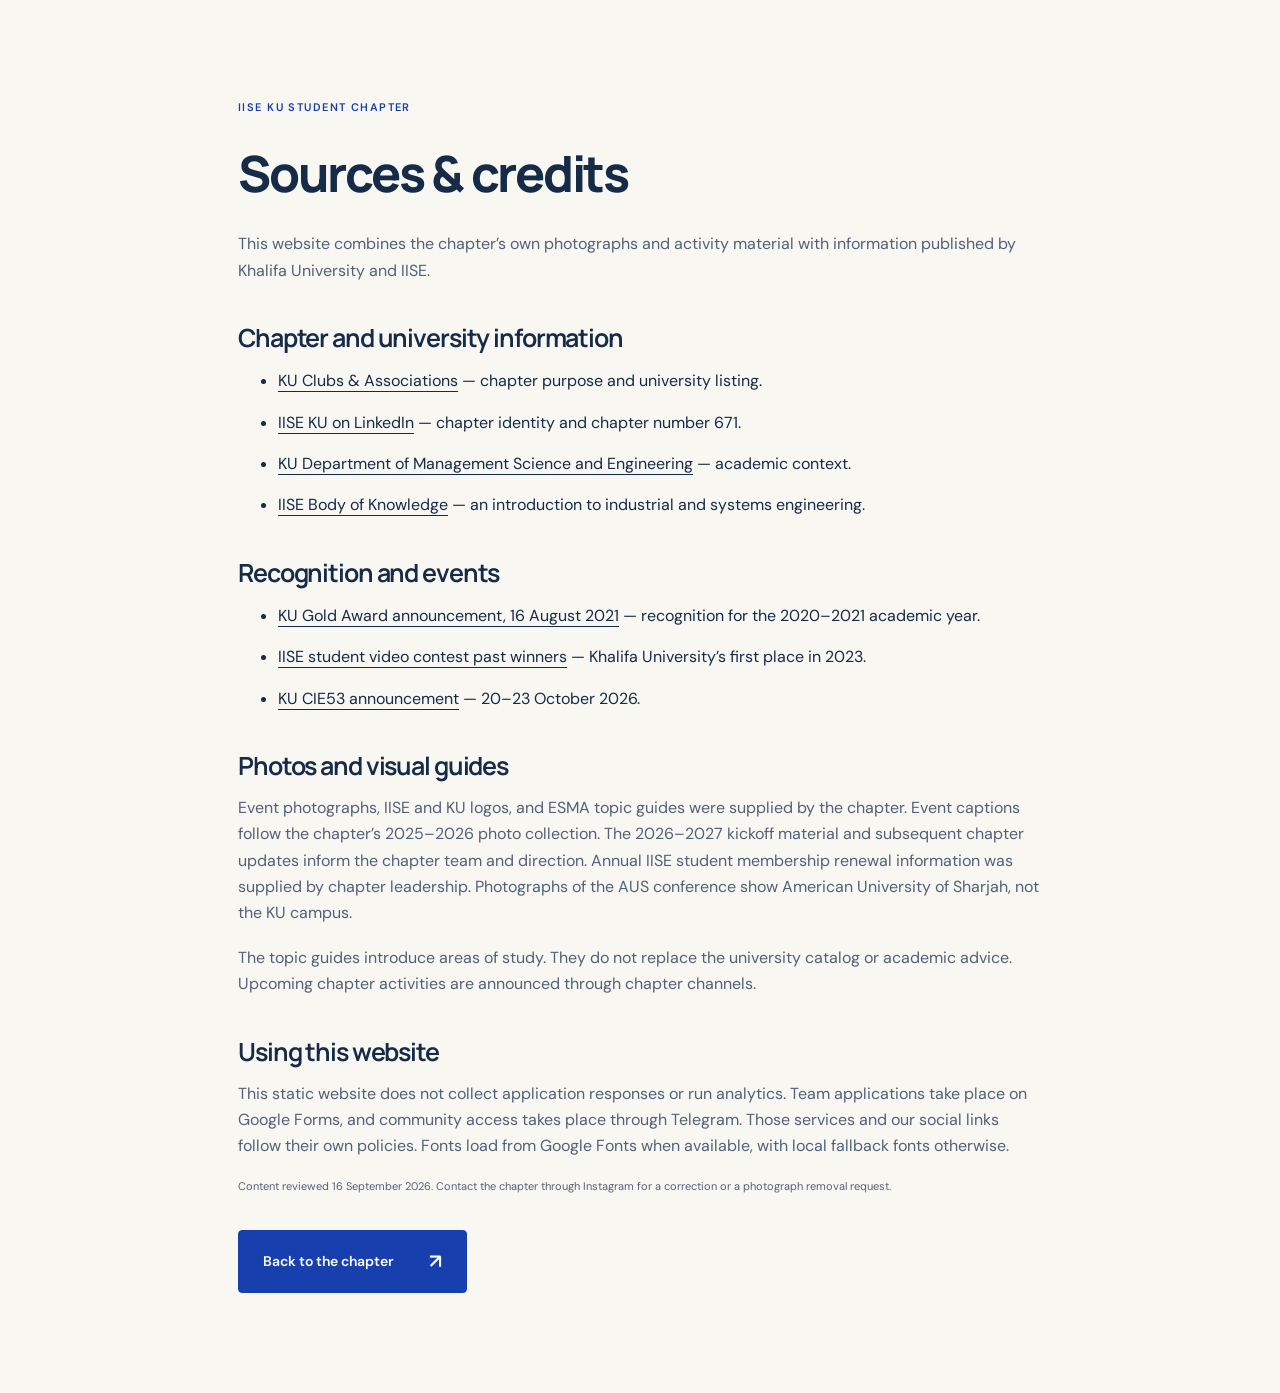
==== sources.html @ 6541c5f5 "Initial chapter website" ====
<!doctype html><html lang="en"><head><meta charset="utf-8"><meta name="viewport" content="width=device-width,initial-scale=1"><title>Sources &amp; credits — IISE KU</title><link rel="stylesheet" href="styles.css"><link rel="icon" href="assets/favicon.svg"></head><body><main class="wrap section source-page"><p class="eyebrow">IISE KU STUDENT CHAPTER</p><h1>Sources &amp; credits</h1><p>This website combines the chapter’s own photographs and activity material with information published by Khalifa University and IISE.</p><h2>Chapter and university information</h2><ul><li><a href="https://www.ku.ac.ae/student-life/student-clubs-and-organizations">KU Clubs &amp; Associations</a> — chapter purpose and university listing.</li><li><a href="https://www.linkedin.com/company/khalifa-university-iise-student-chapter/">IISE KU on LinkedIn</a> — chapter identity and chapter number 671.</li><li><a href="https://www.ku.ac.ae/academics/college-of-engineering/department/department-of-management-science-and-engineering">KU Department of Management Science and Engineering</a> — academic context.</li><li><a href="https://www.iise.org/Print/?Site=Main&amp;id=43631">IISE Body of Knowledge</a> — an introduction to industrial and systems engineering.</li></ul><h2>Recognition and events</h2><ul><li><a href="https://www.ku.ac.ae/iise-student-chapter-honored-with-gold-award">KU Gold Award announcement, 16 August 2021</a> — recognition for the 2020–2021 academic year.</li><li><a href="https://iise.org/details.aspx?id=22764">IISE student video contest past winners</a> — Khalifa University’s first place in 2023.</li><li><a href="https://www.ku.ac.ae/conferences/the-53rd-international-conference-on-computers-and-industrial-engineering-cie53">KU CIE53 announcement</a> — 20–23 October 2026.</li></ul><h2>Photos and visual guides</h2><p>Event photographs, IISE and KU logos, and ESMA topic guides were supplied by the chapter. Event captions follow the chapter’s 2025–2026 photo collection. The 2026–2027 kickoff material and subsequent chapter updates inform the chapter team and direction. Annual IISE student membership renewal information was supplied by chapter leadership. Photographs of the AUS conference show American University of Sharjah, not the KU campus.</p><p>The topic guides introduce areas of study. They do not replace the university catalog or academic advice. Upcoming chapter activities are announced through chapter channels.</p><h2>Using this website</h2><p>This static website does not collect application responses or run analytics. Team applications take place on Google Forms, and community access takes place through Telegram. Those services and our social links follow their own policies. Fonts load from Google Fonts when available, with local fallback fonts otherwise.</p><p class="fine">Content reviewed 16 September 2026. Contact the chapter through Instagram for a correction or a photograph removal request.</p><a class="button" href="index.html">Back to the chapter <span>↗</span></a></main></body></html>
---- styles.css ----
@import url('https://fonts.googleapis.com/css2?family=DM+Sans:wght@400;450;500;550;600;650;700&family=Manrope:wght@400;500;600;650;700;750;800&display=swap');
:root{--blue:#173fae;--navy:#172a47;--paper:#f8f7f2;--ink:#162b47;--muted:#526078;--line:#d8dcd9;--lime:#e1ef92;--orange:#fa9367;--font:'DM Sans',Arial,sans-serif}*{box-sizing:border-box}html{scroll-behavior:smooth;scroll-padding-top:100px}body{margin:0;background:var(--paper);color:var(--ink);font:16px/1.65 var(--font)}button,a{-webkit-tap-highlight-color:transparent}button,input{font:inherit}button,a{touch-action:manipulation}a{color:inherit;text-underline-offset:5px}button{cursor:pointer}img{max-width:100%;display:block}h1,h2,h3,p{margin:0}h1,h2,h3{font-family:'Manrope',Arial,sans-serif;line-height:1.12;letter-spacing:-.045em}h1{font-size:clamp(48px,5.6vw,84px);font-weight:750}h2{font-size:clamp(35px,4vw,56px);font-weight:650}h3{font-size:25px;font-weight:650}p+p{margin-top:18px}p{color:var(--muted)}.wrap{max-width:1320px;margin:auto;padding-left:48px;padding-right:48px}.section{padding-top:100px;padding-bottom:100px}.eyebrow{font:600 11px/1.4 var(--font);letter-spacing:.13em;color:var(--blue);margin-bottom:24px}.header{height:99px;display:flex;align-items:center;justify-content:space-between;gap:25px;padding:0 48px;max-width:1440px;margin:auto;background:var(--paper)}.brand{display:flex;align-items:center;gap:20px;text-decoration:none;flex-shrink:0}.brand-mark{font:800 35px/1 'Manrope',Arial,sans-serif;letter-spacing:-2px;color:var(--blue);display:flex;align-items:center;gap:5px}.orbit{font-size:43px;font-weight:400}.brand-label{font-size:9px;line-height:1.45;font-weight:650;letter-spacing:.09em;border-left:1px solid var(--line);padding-left:18px}nav{display:flex;align-items:center;gap:29px}nav a{font-size:12px;text-decoration:none;font-weight:600}nav a:not(.button):hover{color:var(--blue);text-decoration:underline}.button{display:inline-flex;align-items:center;justify-content:space-between;gap:35px;border:1px solid var(--blue);background:var(--blue);color:white;padding:14px 24px;text-decoration:none;font-weight:600;font-size:14px;border-radius:4px;transition:transform .2s,background .2s}.button:hover{background:#0f2e87;transform:translateY(-2px)}.button span{font-size:20px}.button.small{padding:11px 18px;font-size:12px;gap:20px}.button.light{background:var(--lime);color:var(--ink);border-color:var(--lime)}.text-link{font-size:13px;font-weight:650;text-decoration:none;display:inline-flex;gap:20px;align-items:center}.text-link:hover{text-decoration:underline}.buttons{display:flex;gap:25px;align-items:center;margin-top:32px}.hero{display:grid;grid-template-columns:1.03fr 1fr;gap:40px;align-items:center;min-height:650px;padding-top:50px;padding-bottom:74px}.hero h1 span{color:var(--blue)}.intro{font-size:17px;max-width:450px;margin-top:25px;line-height:1.8}.dot{display:inline-block;width:7px;height:7px;background:var(--blue);border-radius:50%;margin-right:9px}.hero-bottom{display:flex;gap:16px;align-items:center;margin-top:45px}.hero-bottom p{font-size:11px;line-height:1.65}.mini-star{font-size:40px;color:var(--blue)}.hero-art{position:relative;margin:12px 0 20px;padding:14px 14px 36px 0}.photo-frame{position:relative;background:var(--blue);border-radius:160px 10px 10px 10px;overflow:hidden;z-index:1;transform:rotate(2deg)}.photo-frame img{width:100%;height:420px;object-fit:cover;object-position:52% center}.photo-caption{display:flex;justify-content:space-between;color:white;font-size:9px;letter-spacing:.1em;padding:15px 24px;gap:10px}.sticker{position:absolute;z-index:2;right:-18px;top:-28px;background:var(--lime);color:var(--ink);width:137px;height:137px;border-radius:50%;display:flex;align-items:center;justify-content:center;flex-direction:column;transform:rotate(14deg);font-size:12px;font-weight:700;text-align:center;line-height:1.4;box-shadow:0 5px 15px #15294215}.sticker span{font-size:30px}.grid-decoration{position:absolute;inset:55px -7px 9px 50px;background-image:linear-gradient(#bfcac650 1px,transparent 1px),linear-gradient(90deg,#bfcac650 1px,transparent 1px);background-size:22px 22px;border:1px solid #c1cbc6}.ribbon{display:flex;justify-content:center;align-items:center;gap:4.2vw;padding:22px 25px;background:var(--blue);color:white;overflow:hidden;white-space:nowrap;font-size:12px;font-weight:600;letter-spacing:.13em}.ribbon b{color:var(--lime);font-size:23px}.about{display:grid;grid-template-columns:1fr 1fr;gap:45px 75px}.large-copy{font-size:24px;line-height:1.5;letter-spacing:-.025em;color:var(--ink)}.about .text-link{margin-top:24px}.values{grid-column:1/-1;display:grid;grid-template-columns:repeat(3,1fr);margin-top:20px}.values article{border-top:1px solid var(--line);padding:28px 30px 0 0}.values article+article{padding-left:35px;border-left:1px solid var(--line)}.values span{font-size:12px;color:var(--blue)}.values h3{margin:15px 0}.values p{font-size:14px;max-width:300px}.events-band{background:#eaf0f5}.section-top{display:flex;justify-content:space-between;gap:40px;align-items:flex-end;margin-bottom:40px}.section-top>p{max-width:350px;font-size:14px}.upcoming-grid{display:grid;grid-template-columns:1fr 1fr;gap:40px}.next-event{display:flex;align-items:flex-start;gap:24px;border-top:1px solid #bac9d9;padding-top:30px}.date-block{flex-shrink:0;text-align:center;min-width:76px}.date-block strong{font:600 36px/1.3 'Manrope',sans-serif;letter-spacing:-.05em;color:var(--blue)}.date-block span{font-size:10px;letter-spacing:.08em;display:block}.tag{font-size:9px;letter-spacing:.08em;font-weight:700;display:inline-block;color:var(--blue);margin-bottom:13px}.next-event h3{font-size:25px;margin-bottom:14px}.next-event p{font-size:14px}.fine{font-size:11px!important;line-height:1.6}.next-event .text-link{margin-top:20px}.partner{border-top:1px solid #bac9d9;margin-top:42px;padding-top:22px;display:flex;align-items:center;gap:25px}.partner>span{font-size:9px;font-weight:700;letter-spacing:.1em}.partner p{font-size:17px;flex:1}.partner-note{font-size:12px;margin-left:18px}.partner a{font-size:12px;white-space:nowrap}.filters{display:flex;gap:10px;margin-bottom:35px;flex-wrap:wrap}.filters button{border:1px solid var(--line);padding:9px 19px;color:var(--muted);background:transparent;border-radius:30px;font-size:12px}.filters button.active{background:var(--ink);border-color:var(--ink);color:white}.moments-grid{display:grid;grid-template-columns:repeat(3,1fr);gap:45px 28px}.moment.feature{grid-column:span 2}.image-button{position:relative;border:0;padding:0;width:100%;background:#ddd;overflow:hidden;border-radius:6px;display:block}.image-button img{width:100%;height:240px;object-fit:cover;transition:transform .4s}.moment.feature .image-button img{height:360px}.moment:not(.feature):nth-child(2) .image-button img{height:360px}.image-button:hover img{transform:scale(1.035)}.image-button>span{position:absolute;right:15px;bottom:15px;display:grid;place-items:center;background:var(--paper);width:35px;height:35px;border-radius:50%;font-size:22px}.moment-meta{display:flex;justify-content:space-between;font-size:9px;letter-spacing:.09em;font-weight:600;color:var(--blue);margin:20px 0 10px}.moment h3{font-size:25px}.moment p{font-size:13px;margin-top:13px;max-width:560px}.recognition{display:grid;grid-template-columns:auto 1.2fr 1fr 1fr;gap:35px;align-items:center;padding-top:38px;padding-bottom:38px;border-top:1px solid var(--line);border-bottom:1px solid var(--line);margin-bottom:100px}.recognition h2{font-size:28px}.recognition .eyebrow{margin-bottom:12px;font-size:9px}.award-star{font-size:60px;color:var(--blue)}.recognition a{display:flex;flex-direction:column;text-decoration:none;border-left:1px solid var(--line);padding-left:24px}.recognition a:hover strong{text-decoration:underline}.recognition a>span{font-size:10px;letter-spacing:.1em}.recognition strong{font-size:19px;margin:5px 0;color:var(--blue)}.recognition small{font-size:10px;color:var(--muted)}.explore{background:#e9eddf}.explore-layout{display:grid;grid-template-columns:1fr 1.1fr;gap:75px;align-items:start}.explore-copy>p:not(.large-copy){font-size:14px}.resource-links{display:flex;flex-direction:column;gap:12px;margin:25px 0;font-size:12px;font-weight:600}.challenge{background:var(--paper);padding:35px;border:1px solid #d8dece;border-radius:8px}.challenge h3{font-size:34px;margin-bottom:20px}.challenge>p{font-size:13px}.flow{display:flex;align-items:center;justify-content:space-between;gap:10px;padding:22px 0}.flow>div{background:#eaf0f5;padding:15px 12px;border-radius:5px;flex:1;font-size:10px;color:var(--blue)}.flow strong{font-size:10px;display:block}.flow small{display:block;font-size:8px}.quiz-options{display:flex;flex-direction:column;gap:8px}.quiz-options button{padding:11px 15px;text-align:left;border:1px solid var(--line);border-radius:4px;background:transparent;font-size:12px;color:var(--ink)}.quiz-options button:hover,.quiz-options button.selected{background:var(--blue);color:white;border-color:var(--blue)}.quiz-result{margin-top:15px;padding:15px;background:#edf1e3;border-radius:4px;font-size:12px;min-height:75px}.challenge .fine{margin-top:15px}.guide-heading{display:flex;align-items:flex-end;justify-content:space-between;margin:70px 0 30px}.guide-heading .eyebrow{margin-bottom:12px}.guide-heading h3{font-size:32px}.guide-heading>p{font-size:12px}.guide-grid{display:grid;grid-template-columns:repeat(4,1fr);gap:14px}.guide-card{border:1px solid #c9d0c0;background:#f8f7f2;padding:15px 18px;text-align:left;color:var(--ink);display:flex;gap:16px;justify-content:space-between;min-height:92px;border-radius:4px}.guide-card:hover{background:white;border-color:var(--blue)}.guide-card span{font-size:13px;font-weight:600;line-height:1.45}.guide-card small{display:block;font-size:9px;color:var(--muted);margin-top:5px;font-weight:400}.guide-card b{font-size:22px;font-weight:400;color:var(--blue)}.team-grid{display:grid;grid-template-columns:repeat(4,1fr);gap:24px}.team-grid article,.team-invite{border-top:1px solid var(--line);padding-top:25px;padding-bottom:20px}.team-grid article>span{display:grid;place-items:center;width:49px;height:49px;border-radius:50%;color:var(--blue);background:#e5eaf3;font-size:12px;margin-bottom:20px}.team-grid h3{font-size:19px;letter-spacing:-.025em}.team-grid p{font-size:12px;margin-top:6px}.team-invite{background:var(--lime);padding:25px;text-decoration:none;border-radius:5px;border:0}.team-invite>span{font-size:10px;font-weight:650;letter-spacing:.15em}.team-invite h3{margin-top:30px}.join-section{background:var(--blue);color:white}.join-section .eyebrow{color:var(--lime)}.join-section h2{font-size:clamp(42px,5.2vw,72px)}.join-section h2 em{color:var(--lime);font-style:normal}.join-grid{display:grid;grid-template-columns:1fr 1fr;gap:25px;margin-top:50px}.join-card{background:var(--paper);color:var(--ink);padding:36px;border-radius:7px;display:flex;flex-direction:column}.join-card h3{font-size:32px;margin:8px 0 19px}.join-card p{font-size:14px}.join-card .button{margin-top:auto}.join-card>small{font-size:10px;color:var(--muted);margin-top:12px}.team-options{list-style:none;padding:0;margin:25px 0}.team-options li{display:flex;gap:20px;border-top:1px solid var(--line);padding:12px 0;font-size:12px}.team-options strong{width:60px}.team-options span{color:var(--muted)}.casual{background:#224bb8;color:white;border:1px solid #6482cc}.casual p,.casual .tag,.casual>small{color:#e5ebfa}.casual ol{font-size:14px;line-height:2.3;margin:25px 0;padding-left:20px}.faq{display:grid;grid-template-columns:1fr 1.3fr;gap:80px}.faq h2{font-size:37px;margin-bottom:25px}.faq>div>p{font-size:14px}details{border-bottom:1px solid var(--line)}summary{cursor:pointer;padding:20px 30px 20px 0;font-weight:600;font-size:14px;position:relative;list-style:none}summary::-webkit-details-marker{display:none}summary:after{content:'+';position:absolute;right:3px;font-size:22px;font-weight:400;top:15px}details[open] summary:after{content:'−'}details p{font-size:13px;padding:0 25px 20px 0}footer{background:#e8ecf2;padding:60px 0 25px}.footer-top{display:flex;justify-content:space-between;gap:35px;align-items:flex-start;padding-bottom:50px}.footer-top>p{font:500 24px/1.4 'Manrope',sans-serif;color:var(--ink);letter-spacing:-.04em}.footer-top>div{display:flex;flex-direction:column;gap:12px;font-size:12px}.footer-bottom{border-top:1px solid #cbd2dd;padding-top:25px;display:flex;justify-content:space-between;align-items:center;gap:20px}.footer-bottom p{font-size:10px;text-align:right}.official-logos{display:flex;align-items:center;gap:25px}.official-logos img:first-child{object-fit:contain;width:75px;height:65px}.official-logos img:last-child{object-fit:contain;width:155px;height:auto}dialog{border:0;border-radius:8px;padding:20px;max-width:min(90vw,1100px);max-height:94vh;background:var(--paper);color:var(--ink)}dialog::backdrop{background:#10213fe6;backdrop-filter:blur(5px)}.dialog-toolbar{display:flex;justify-content:space-between;gap:30px;align-items:center;margin-bottom:15px}.dialog-toolbar p{font-size:14px;font-weight:600}.dialog-toolbar button{border:1px solid var(--line);background:transparent;padding:8px 14px;border-radius:4px;white-space:nowrap;color:var(--ink)}dialog img{max-height:75vh;max-width:100%;margin:auto;object-fit:contain}dialog>a{font-size:12px;display:block;margin-top:12px}.menu-toggle{display:none}.sr-only{position:absolute;width:1px;height:1px;padding:0;margin:-1px;overflow:hidden;clip:rect(0,0,0,0);white-space:nowrap;border:0}.skip{position:fixed;left:20px;top:-70px;background:white;padding:15px;z-index:100}.skip:focus{top:10px}a:focus-visible,button:focus-visible,summary:focus-visible{outline:3px solid #ef7628;outline-offset:5px}[hidden]{display:none!important}.source-page{max-width:900px}.source-page h1{font-size:50px;margin:30px 0}.source-page h2{font-size:25px;margin:40px 0 15px}.source-page li{margin:15px 0}.source-page .button{margin-top:35px}
@media(min-width:1441px){.header{padding:0 60px}.hero{min-height:700px}}
@media(max-width:1050px){.header{padding:0 28px}nav{gap:18px}.brand-label{display:none}.wrap{padding-left:30px;padding-right:30px}.hero{gap:25px}.hero h1{font-size:59px}.hero .buttons{flex-wrap:wrap}.photo-frame img{height:380px}.sticker{right:-10px;width:110px;height:110px;font-size:10px}.explore-layout{gap:35px}.recognition{gap:20px}.recognition h2{font-size:23px}.guide-grid{grid-template-columns:repeat(3,1fr)}.partner-note{display:block;margin-left:0}.faq{gap:40px}.team-grid h3{font-size:17px}}
@media(max-width:760px){html{scroll-padding-top:25px}.wrap{padding-left:22px;padding-right:22px}.section{padding-top:65px;padding-bottom:65px}.header{height:80px;padding:0 22px;position:relative;z-index:10}.brand-label{display:block;font-size:8px;padding-left:12px}.brand{gap:12px}.brand-mark{font-size:28px}.orbit{font-size:34px}.menu-toggle{display:flex;gap:12px;align-items:center;border:1px solid var(--line);background:transparent;border-radius:4px;padding:8px 12px;font-size:12px;color:var(--ink)}nav{display:none;position:absolute;top:80px;left:0;right:0;background:var(--paper);padding:20px 22px 25px;flex-direction:column;align-items:stretch;box-shadow:0 10px 15px #172a4710}nav.open{display:flex}nav a{padding:8px 0;font-size:14px}.hero{grid-template-columns:1fr;padding-top:32px;padding-bottom:40px;gap:35px}.hero h1{font-size:clamp(44px,10.4vw,72px)}.hero .eyebrow{font-size:9px}.intro{font-size:15px;max-width:440px}.buttons{gap:20px}.button{font-size:13px;padding:13px 20px}.hero-bottom{margin-top:28px}.hero-art{max-width:580px;width:100%;margin:8px 0 0;padding-right:15px}.photo-frame{border-top-left-radius:100px;transform:rotate(1deg)}.photo-frame img{height:340px}.sticker{right:0;top:-13px;width:102px;height:102px}.ribbon{justify-content:flex-start;gap:28px;padding:15px 22px;font-size:9px}.ribbon b{font-size:18px}.about{grid-template-columns:1fr;gap:25px}.large-copy{font-size:22px}.about p{font-size:14px}.values{grid-template-columns:1fr;gap:22px}.values article,.values article+article{border-left:0;padding:20px 0 0}.values h3{font-size:24px;margin:10px 0}.values p{max-width:100%}.section-top{display:block;margin-bottom:28px}.section-top>p{margin-top:20px;font-size:13px}.upcoming-grid{grid-template-columns:1fr;gap:30px}.next-event{gap:18px}.date-block{min-width:70px}.date-block strong{font-size:30px}.next-event h3{font-size:23px}.partner{flex-wrap:wrap;gap:12px}.partner>span{width:100%}.partner p{font-size:15px}.partner a{font-size:11px}.filters{gap:8px}.filters button{font-size:11px;padding:8px 12px}.moments-grid{grid-template-columns:1fr;gap:32px}.moment.feature{grid-column:auto}.moment.feature .image-button img,.moment:not(.feature):nth-child(2) .image-button img,.image-button img{height:260px}.moment h3{font-size:26px}.recognition{grid-template-columns:50px 1fr;margin:0 22px 65px;padding:30px 0;gap:24px}.recognition a{grid-column:2;padding:0;border:0}.award-star{font-size:45px}.recognition h2{font-size:28px}.recognition strong{font-size:20px}.explore-layout{grid-template-columns:1fr;gap:30px}.challenge{padding:25px}.challenge h3{font-size:32px}.guide-heading{display:block;margin-top:45px}.guide-heading>p{margin-top:15px}.guide-grid{grid-template-columns:repeat(2,1fr);gap:10px}.guide-card{padding:15px 12px;min-height:105px}.guide-card span{font-size:11px}.guide-card b{font-size:19px}.guide-heading h3{font-size:28px}.team-grid{grid-template-columns:repeat(2,1fr);gap:20px}.team-grid h3{font-size:18px;line-height:1.3}.team-grid p{font-size:11px}.team-invite{padding:20px}.join-section h2{font-size:clamp(33px,7.8vw,57px)}.join-grid{grid-template-columns:1fr;margin-top:35px}.join-card{padding:25px}.join-card h3{font-size:29px}.join-card .button{margin-top:5px}.team-options li{gap:15px;font-size:11px}.faq{grid-template-columns:1fr;gap:20px}.faq h2{font-size:34px}.footer-top{flex-direction:column;gap:28px;padding-bottom:30px}.footer-top>div{flex-direction:row;flex-wrap:wrap;gap:20px}.footer-bottom{flex-direction:column;align-items:flex-start}.footer-bottom p{text-align:left}.official-logos{gap:20px}.source-page h1{font-size:38px}.dialog-toolbar p{font-size:12px}.dialog-toolbar{gap:15px}dialog{padding:14px;max-width:95vw}.flow{gap:5px}.flow>div{padding:12px 8px}}
body:has(dialog[open]){overflow:hidden}
@media(max-width:360px){.header .brand-label{font-size:7px;padding-left:9px}.header{gap:10px}.header .brand{gap:9px}.menu-toggle{padding:8px 10px;gap:8px}.hero h1{font-size:41px}.challenge{padding:20px}.join-card{padding:21px}}
@media(prefers-reduced-motion:reduce){html{scroll-behavior:auto}*,*:before,*:after{animation:none!important;transition:none!important}}
/* Chapter identity, full gallery and participation updates */
.header-logos{display:flex;align-items:center;gap:16px}.header-logos img:first-child{width:72px;height:64px;object-fit:contain}.header-logos img:last-child{width:153px;height:auto;object-fit:contain;border-left:1px solid var(--line);padding-left:15px}.header{gap:20px}nav{gap:22px}.hero-socials{display:flex;gap:22px;margin-top:24px}.hero-socials a,.social-links a,.social-rail a{display:flex;gap:9px;align-items:center;text-decoration:none;font-size:12px;font-weight:600;color:var(--blue)}.hero-socials a:hover,.social-links a:hover{text-decoration:underline}.hero-socials svg,.social-links svg,.social-rail svg{width:21px;height:21px;flex-shrink:0}.social-rail{position:fixed;right:0;top:43%;z-index:8;display:flex;flex-direction:column;gap:16px;padding:15px 10px;background:var(--paper);border:1px solid var(--line);border-right:0;border-radius:8px 0 0 8px}.social-rail a span{display:none}.social-rail a{padding:3px}.hero-bottom{margin-top:24px}.gallery-grid{display:grid;grid-template-columns:repeat(4,1fr);gap:25px 18px;margin:25px 0 32px}.gallery-item p{font-size:10px;line-height:1.5;margin-top:9px}.gallery-item .image-button img{height:185px}.gallery-navigation{display:flex;justify-content:space-between;gap:20px;margin-top:15px}.gallery-navigation button{border:1px solid var(--line);border-radius:4px;background:white;padding:9px 18px;color:var(--blue);font-size:13px}.why-join{background:#e9eddf}.benefits-grid{display:grid;grid-template-columns:repeat(4,1fr);gap:28px}.benefits-grid article{border-top:1px solid #c4ccba;padding-top:25px}.benefits-grid article>span{font-size:10px;font-weight:600;letter-spacing:.05em;color:var(--blue)}.benefits-grid h3{font-size:24px;margin:18px 0}.benefits-grid p{font-size:14px}.ideas-section{display:grid;grid-template-columns:1.1fr 1fr;gap:70px}.ideas-section h2{margin-bottom:25px}.ideas-section p{max-width:510px}.ideas-section .button{margin-top:25px}.ideas-section .fine{margin-top:10px}.social-panel{background:#e8ecf2;padding:35px;border-radius:6px}.social-panel h3{font-size:31px;margin-bottom:20px}.social-panel p{font-size:14px}.social-links{display:flex;gap:25px;margin:25px 0}.social-panel .official-logos{padding-top:20px;border-top:1px solid #cad2dd}.team-grid{grid-template-columns:repeat(3,1fr)}
@media(max-width:1100px){.header-logos{gap:10px}.header-logos img:first-child{width:60px}.header-logos img:last-child{width:124px;padding-left:10px}nav{gap:15px}.social-rail{display:none}.gallery-grid{grid-template-columns:repeat(3,1fr)}.benefits-grid{grid-template-columns:repeat(2,1fr)}.ideas-section{gap:35px}}
@media(max-width:760px){.header-logos img:first-child{width:54px;height:52px}.header-logos img:last-child{width:120px}.hero-socials{margin-top:22px}.gallery-grid{grid-template-columns:repeat(2,1fr);gap:22px 12px}.gallery-item .image-button img{height:140px}.gallery-item .image-button>span{width:28px;height:28px;right:8px;bottom:8px;font-size:18px}.gallery-item p{font-size:9px}.benefits-grid{grid-template-columns:1fr;gap:25px}.benefits-grid h3{font-size:25px;margin:12px 0}.ideas-section{grid-template-columns:1fr}.social-panel{padding:25px}.social-links{gap:20px}.team-grid{grid-template-columns:repeat(2,1fr)}.gallery-navigation button{font-size:12px;padding:9px 12px}}
@media(max-width:360px){.header-logos img:first-child{width:48px}.header-logos img:last-child{width:106px}.gallery-item .image-button img{height:112px}.header-logos{gap:8px}.social-links{gap:16px}}

/* Make the wide IISE artwork readable despite its square, padded source. */
.header-logos img:first-child{width:240px;height:90px;object-fit:cover;object-position:center;flex-shrink:0}
.official-logos{flex-wrap:wrap}
.official-logos img:first-child{width:210px;height:80px;object-fit:cover;object-position:center;flex-shrink:0}
@media(max-width:1100px) and (min-width:761px){.header-logos img:first-child{width:200px;height:76px}}
@media(max-width:760px){.header{height:88px;padding:0 16px;gap:12px}.header-logos{gap:10px}.header-logos img:first-child{width:150px;height:58px}.header-logos img:last-child{width:90px;padding-left:10px}.menu-toggle{padding:8px 10px;gap:8px;flex-shrink:0}nav{top:88px}}
@media(max-width:360px){.header{padding:0 12px;gap:10px}.header-logos{gap:8px}.header-logos img:first-child{width:132px;height:52px}.header-logos img:last-child{width:70px;padding-left:8px}.menu-toggle{padding:8px;gap:6px}}
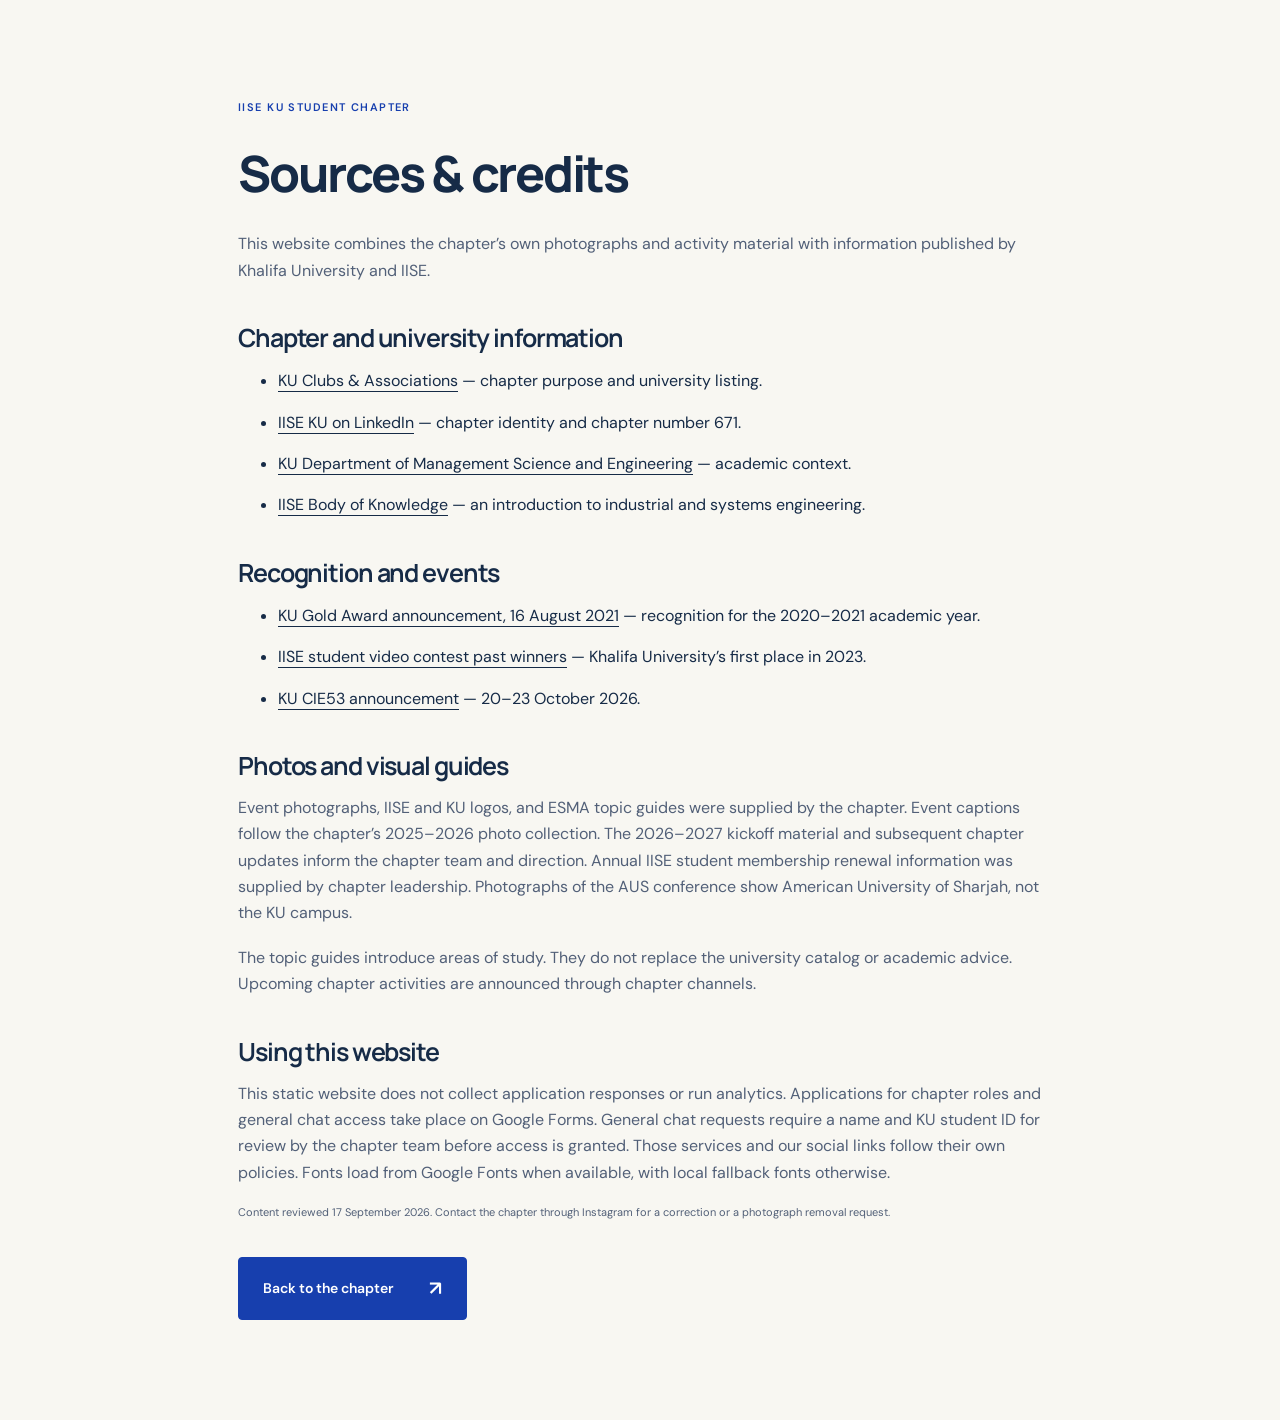
==== commit 1848e946: "Fix_01" ====
--- a/sources.html
+++ b/sources.html
@@ -1 +1 @@
-<!doctype html><html lang="en"><head><meta charset="utf-8"><meta name="viewport" content="width=device-width,initial-scale=1"><title>Sources &amp; credits — IISE KU</title><link rel="stylesheet" href="styles.css"><link rel="icon" href="assets/favicon.svg"></head><body><main class="wrap section source-page"><p class="eyebrow">IISE KU STUDENT CHAPTER</p><h1>Sources &amp; credits</h1><p>This website combines the chapter’s own photographs and activity material with information published by Khalifa University and IISE.</p><h2>Chapter and university information</h2><ul><li><a href="https://www.ku.ac.ae/student-life/student-clubs-and-organizations">KU Clubs &amp; Associations</a> — chapter purpose and university listing.</li><li><a href="https://www.linkedin.com/company/khalifa-university-iise-student-chapter/">IISE KU on LinkedIn</a> — chapter identity and chapter number 671.</li><li><a href="https://www.ku.ac.ae/academics/college-of-engineering/department/department-of-management-science-and-engineering">KU Department of Management Science and Engineering</a> — academic context.</li><li><a href="https://www.iise.org/Print/?Site=Main&amp;id=43631">IISE Body of Knowledge</a> — an introduction to industrial and systems engineering.</li></ul><h2>Recognition and events</h2><ul><li><a href="https://www.ku.ac.ae/iise-student-chapter-honored-with-gold-award">KU Gold Award announcement, 16 August 2021</a> — recognition for the 2020–2021 academic year.</li><li><a href="https://iise.org/details.aspx?id=22764">IISE student video contest past winners</a> — Khalifa University’s first place in 2023.</li><li><a href="https://www.ku.ac.ae/conferences/the-53rd-international-conference-on-computers-and-industrial-engineering-cie53">KU CIE53 announcement</a> — 20–23 October 2026.</li></ul><h2>Photos and visual guides</h2><p>Event photographs, IISE and KU logos, and ESMA topic guides were supplied by the chapter. Event captions follow the chapter’s 2025–2026 photo collection. The 2026–2027 kickoff material and subsequent chapter updates inform the chapter team and direction. Annual IISE student membership renewal information was supplied by chapter leadership. Photographs of the AUS conference show American University of Sharjah, not the KU campus.</p><p>The topic guides introduce areas of study. They do not replace the university catalog or academic advice. Upcoming chapter activities are announced through chapter channels.</p><h2>Using this website</h2><p>This static website does not collect application responses or run analytics. Team applications take place on Google Forms, and community access takes place through Telegram. Those services and our social links follow their own policies. Fonts load from Google Fonts when available, with local fallback fonts otherwise.</p><p class="fine">Content reviewed 16 September 2026. Contact the chapter through Instagram for a correction or a photograph removal request.</p><a class="button" href="index.html">Back to the chapter <span>↗</span></a></main></body></html>
+<!doctype html><html lang="en"><head><meta charset="utf-8"><meta name="viewport" content="width=device-width,initial-scale=1"><title>Sources &amp; credits — IISE KU</title><link rel="stylesheet" href="styles.css"><link rel="icon" href="assets/favicon.svg"></head><body><main class="wrap section source-page"><p class="eyebrow">IISE KU STUDENT CHAPTER</p><h1>Sources &amp; credits</h1><p>This website combines the chapter’s own photographs and activity material with information published by Khalifa University and IISE.</p><h2>Chapter and university information</h2><ul><li><a href="https://www.ku.ac.ae/student-life/student-clubs-and-organizations">KU Clubs &amp; Associations</a> — chapter purpose and university listing.</li><li><a href="https://www.linkedin.com/company/khalifa-university-iise-student-chapter/">IISE KU on LinkedIn</a> — chapter identity and chapter number 671.</li><li><a href="https://www.ku.ac.ae/academics/college-of-engineering/department/department-of-management-science-and-engineering">KU Department of Management Science and Engineering</a> — academic context.</li><li><a href="https://www.iise.org/Print/?Site=Main&amp;id=43631">IISE Body of Knowledge</a> — an introduction to industrial and systems engineering.</li></ul><h2>Recognition and events</h2><ul><li><a href="https://www.ku.ac.ae/iise-student-chapter-honored-with-gold-award">KU Gold Award announcement, 16 August 2021</a> — recognition for the 2020–2021 academic year.</li><li><a href="https://iise.org/details.aspx?id=22764">IISE student video contest past winners</a> — Khalifa University’s first place in 2023.</li><li><a href="https://www.ku.ac.ae/conferences/the-53rd-international-conference-on-computers-and-industrial-engineering-cie53">KU CIE53 announcement</a> — 20–23 October 2026.</li></ul><h2>Photos and visual guides</h2><p>Event photographs, IISE and KU logos, and ESMA topic guides were supplied by the chapter. Event captions follow the chapter’s 2025–2026 photo collection. The 2026–2027 kickoff material and subsequent chapter updates inform the chapter team and direction. Annual IISE student membership renewal information was supplied by chapter leadership. Photographs of the AUS conference show American University of Sharjah, not the KU campus.</p><p>The topic guides introduce areas of study. They do not replace the university catalog or academic advice. Upcoming chapter activities are announced through chapter channels.</p><h2>Using this website</h2><p>This static website does not collect application responses or run analytics. Applications for chapter roles and general chat access take place on Google Forms. General chat requests require a name and KU student ID for review by the chapter team before access is granted. Those services and our social links follow their own policies. Fonts load from Google Fonts when available, with local fallback fonts otherwise.</p><p class="fine">Content reviewed 17 September 2026. Contact the chapter through Instagram for a correction or a photograph removal request.</p><a class="button" href="index.html">Back to the chapter <span>↗</span></a></main></body></html>
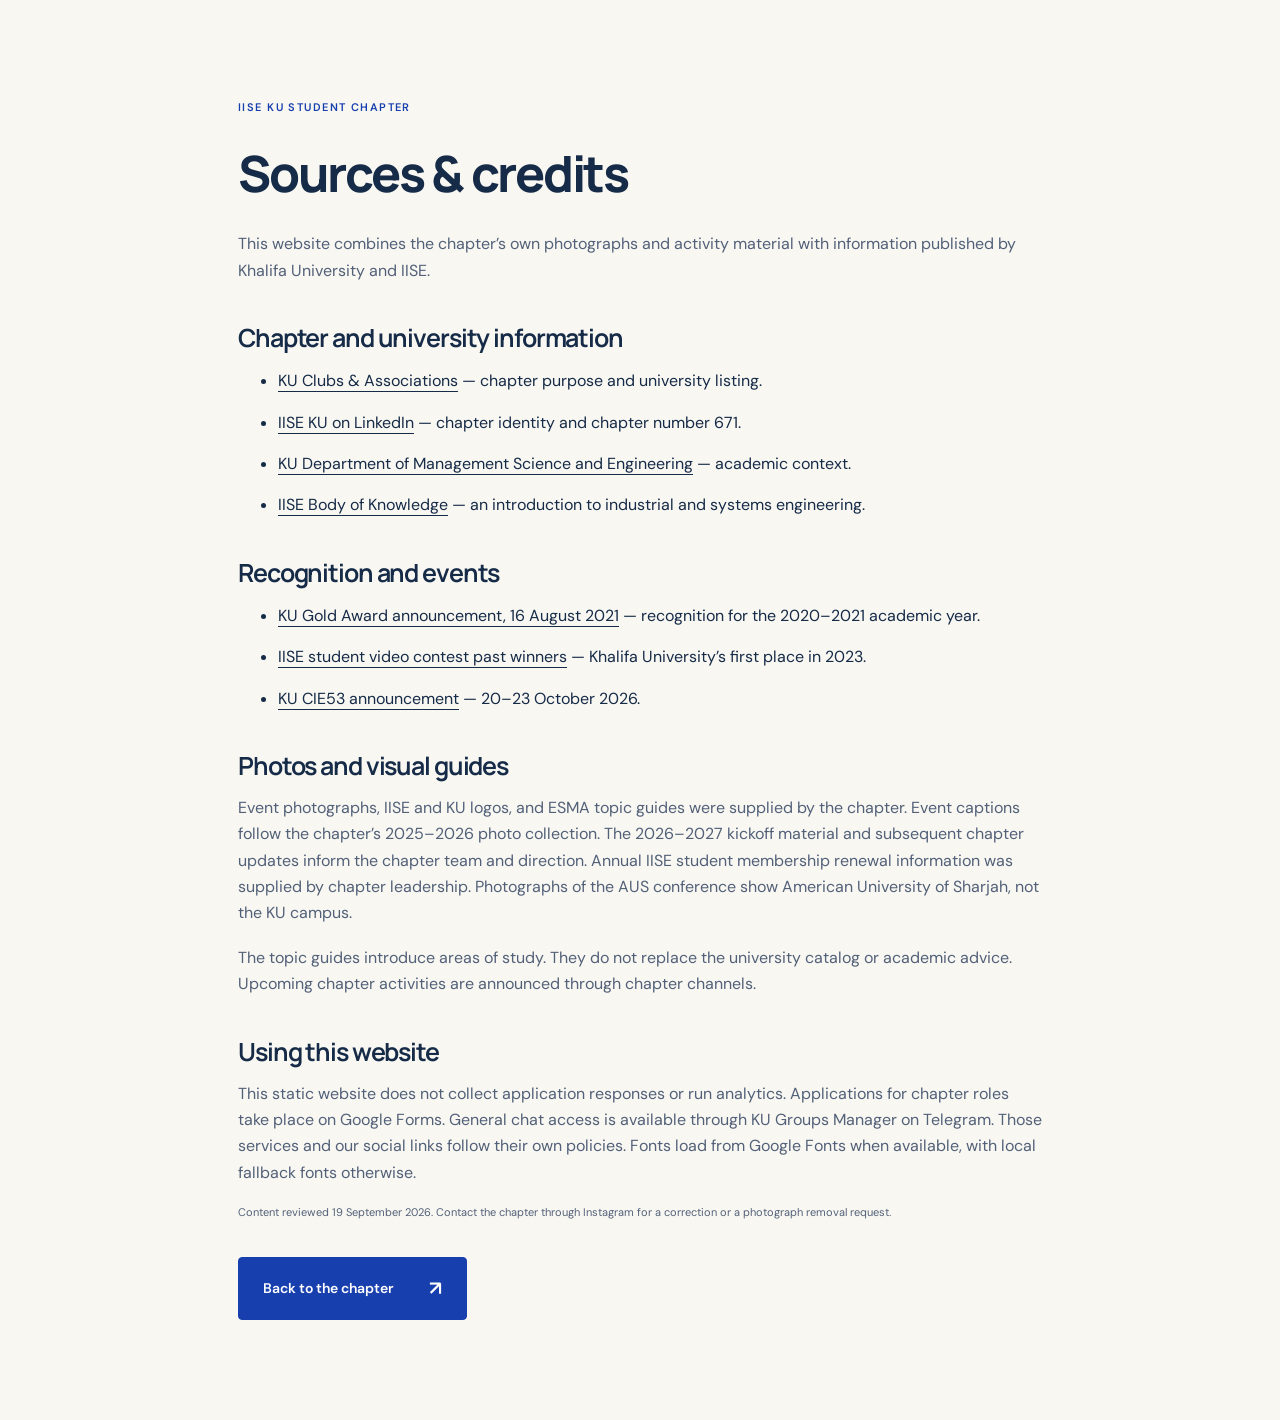
==== commit 4513dac6: "Fix_02" ====
--- a/sources.html
+++ b/sources.html
@@ -1 +1 @@
-<!doctype html><html lang="en"><head><meta charset="utf-8"><meta name="viewport" content="width=device-width,initial-scale=1"><title>Sources &amp; credits — IISE KU</title><link rel="stylesheet" href="styles.css"><link rel="icon" href="assets/favicon.svg"></head><body><main class="wrap section source-page"><p class="eyebrow">IISE KU STUDENT CHAPTER</p><h1>Sources &amp; credits</h1><p>This website combines the chapter’s own photographs and activity material with information published by Khalifa University and IISE.</p><h2>Chapter and university information</h2><ul><li><a href="https://www.ku.ac.ae/student-life/student-clubs-and-organizations">KU Clubs &amp; Associations</a> — chapter purpose and university listing.</li><li><a href="https://www.linkedin.com/company/khalifa-university-iise-student-chapter/">IISE KU on LinkedIn</a> — chapter identity and chapter number 671.</li><li><a href="https://www.ku.ac.ae/academics/college-of-engineering/department/department-of-management-science-and-engineering">KU Department of Management Science and Engineering</a> — academic context.</li><li><a href="https://www.iise.org/Print/?Site=Main&amp;id=43631">IISE Body of Knowledge</a> — an introduction to industrial and systems engineering.</li></ul><h2>Recognition and events</h2><ul><li><a href="https://www.ku.ac.ae/iise-student-chapter-honored-with-gold-award">KU Gold Award announcement, 16 August 2021</a> — recognition for the 2020–2021 academic year.</li><li><a href="https://iise.org/details.aspx?id=22764">IISE student video contest past winners</a> — Khalifa University’s first place in 2023.</li><li><a href="https://www.ku.ac.ae/conferences/the-53rd-international-conference-on-computers-and-industrial-engineering-cie53">KU CIE53 announcement</a> — 20–23 October 2026.</li></ul><h2>Photos and visual guides</h2><p>Event photographs, IISE and KU logos, and ESMA topic guides were supplied by the chapter. Event captions follow the chapter’s 2025–2026 photo collection. The 2026–2027 kickoff material and subsequent chapter updates inform the chapter team and direction. Annual IISE student membership renewal information was supplied by chapter leadership. Photographs of the AUS conference show American University of Sharjah, not the KU campus.</p><p>The topic guides introduce areas of study. They do not replace the university catalog or academic advice. Upcoming chapter activities are announced through chapter channels.</p><h2>Using this website</h2><p>This static website does not collect application responses or run analytics. Applications for chapter roles and general chat access take place on Google Forms. General chat requests require a name and KU student ID for review by the chapter team before access is granted. Those services and our social links follow their own policies. Fonts load from Google Fonts when available, with local fallback fonts otherwise.</p><p class="fine">Content reviewed 17 September 2026. Contact the chapter through Instagram for a correction or a photograph removal request.</p><a class="button" href="index.html">Back to the chapter <span>↗</span></a></main></body></html>
+<!doctype html><html lang="en"><head><meta charset="utf-8"><meta name="viewport" content="width=device-width,initial-scale=1"><title>Sources &amp; credits — IISE KU</title><link rel="stylesheet" href="styles.css"><link rel="icon" href="assets/favicon.svg"></head><body><main class="wrap section source-page"><p class="eyebrow">IISE KU STUDENT CHAPTER</p><h1>Sources &amp; credits</h1><p>This website combines the chapter’s own photographs and activity material with information published by Khalifa University and IISE.</p><h2>Chapter and university information</h2><ul><li><a href="https://www.ku.ac.ae/student-life/student-clubs-and-organizations">KU Clubs &amp; Associations</a> — chapter purpose and university listing.</li><li><a href="https://www.linkedin.com/company/khalifa-university-iise-student-chapter/">IISE KU on LinkedIn</a> — chapter identity and chapter number 671.</li><li><a href="https://www.ku.ac.ae/academics/college-of-engineering/department/department-of-management-science-and-engineering">KU Department of Management Science and Engineering</a> — academic context.</li><li><a href="https://www.iise.org/Print/?Site=Main&amp;id=43631">IISE Body of Knowledge</a> — an introduction to industrial and systems engineering.</li></ul><h2>Recognition and events</h2><ul><li><a href="https://www.ku.ac.ae/iise-student-chapter-honored-with-gold-award">KU Gold Award announcement, 16 August 2021</a> — recognition for the 2020–2021 academic year.</li><li><a href="https://iise.org/details.aspx?id=22764">IISE student video contest past winners</a> — Khalifa University’s first place in 2023.</li><li><a href="https://www.ku.ac.ae/conferences/the-53rd-international-conference-on-computers-and-industrial-engineering-cie53">KU CIE53 announcement</a> — 20–23 October 2026.</li></ul><h2>Photos and visual guides</h2><p>Event photographs, IISE and KU logos, and ESMA topic guides were supplied by the chapter. Event captions follow the chapter’s 2025–2026 photo collection. The 2026–2027 kickoff material and subsequent chapter updates inform the chapter team and direction. Annual IISE student membership renewal information was supplied by chapter leadership. Photographs of the AUS conference show American University of Sharjah, not the KU campus.</p><p>The topic guides introduce areas of study. They do not replace the university catalog or academic advice. Upcoming chapter activities are announced through chapter channels.</p><h2>Using this website</h2><p>This static website does not collect application responses or run analytics. Applications for chapter roles take place on Google Forms. General chat access is available through KU Groups Manager on Telegram. Those services and our social links follow their own policies. Fonts load from Google Fonts when available, with local fallback fonts otherwise.</p><p class="fine">Content reviewed 19 September 2026. Contact the chapter through Instagram for a correction or a photograph removal request.</p><a class="button" href="index.html">Back to the chapter <span>↗</span></a></main></body></html>
